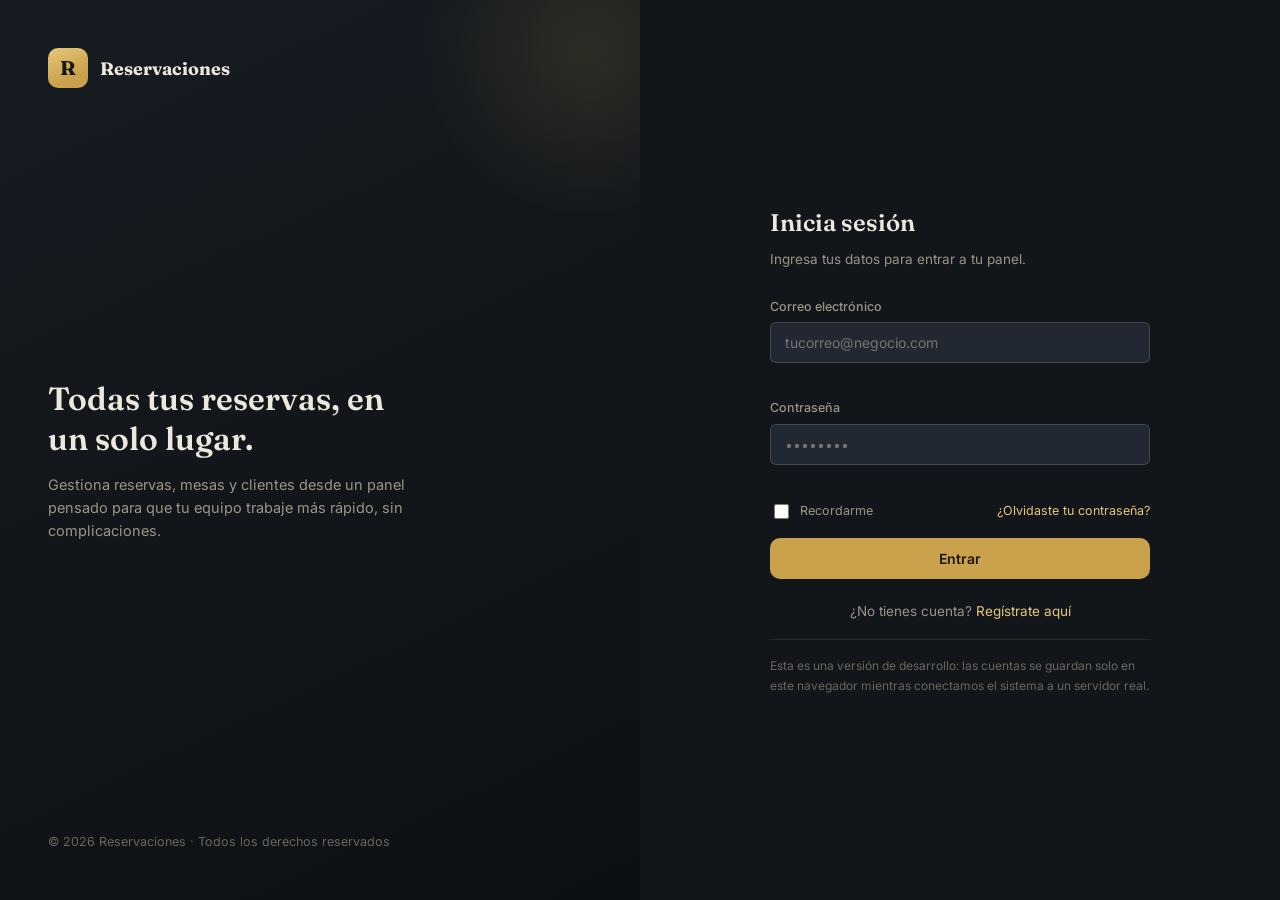
==== index.html @ 466c9a40 "Proyecto inicial: login, registro, recuperar contraseña" ====
<!DOCTYPE html>
<html lang="es">
<head>
<meta charset="UTF-8">
<meta name="viewport" content="width=device-width, initial-scale=1.0">
<title>Iniciar sesión · Reservaciones</title>
<link rel="icon" type="image/svg+xml" href="/favicon.svg">
<link rel="preconnect" href="https://fonts.googleapis.com">
<link rel="preconnect" href="https://fonts.gstatic.com" crossorigin>
<link href="https://fonts.googleapis.com/css2?family=Fraunces:opsz,wght@9..144,500;9..144,600;9..144,700&family=Inter:wght@400;500;600;700&display=swap" rel="stylesheet">
<link rel="stylesheet" href="/src/style.css">
</head>
<body>

<div class="auth-shell">

  <aside class="auth-brand">
    <div class="auth-brand-mark">
      <span class="mark">R</span>
      <strong>Reservaciones</strong>
    </div>
    <div class="auth-brand-copy">
      <h1>Todas tus reservas, en un solo lugar.</h1>
      <p>Gestiona reservas, mesas y clientes desde un panel pensado para que tu equipo trabaje más rápido, sin complicaciones.</p>
    </div>
    <p class="auth-brand-foot">© 2026 Reservaciones · Todos los derechos reservados</p>
  </aside>

  <main class="auth-form-panel">
    <div class="auth-card">
      <div class="auth-card-head">
        <h2>Inicia sesión</h2>
        <p>Ingresa tus datos para entrar a tu panel.</p>
      </div>

      <div class="banner banner-error" id="errorBanner" hidden></div>
      <div class="banner banner-success" id="successBanner" hidden></div>

      <form class="auth-form" id="loginForm" novalidate>
        <div class="field">
          <label for="email">Correo electrónico</label>
          <input type="email" id="email" name="email" required placeholder="tucorreo@negocio.com" autocomplete="email">
          <span class="field-error" id="emailError"></span>
        </div>
        <div class="field">
          <label for="password">Contraseña</label>
          <input type="password" id="password" name="password" required placeholder="••••••••" autocomplete="current-password">
          <span class="field-error" id="passwordError"></span>
        </div>

        <div class="field-row-between">
          <label class="checkbox-row">
            <input type="checkbox" id="remember">
            Recordarme
          </label>
          <a href="/recuperar.html">¿Olvidaste tu contraseña?</a>
        </div>

        <button type="submit" class="btn-primary" id="submitBtn">Entrar</button>
      </form>

      <p class="auth-alt">¿No tienes cuenta? <a href="/register.html">Regístrate aquí</a></p>

      <p class="divider-hint">
        Esta es una versión de desarrollo: las cuentas se guardan solo en este navegador
        mientras conectamos el sistema a un servidor real.
      </p>
    </div>
  </main>

</div>

<script type="module" src="/src/login.js"></script>
</body>
</html>
---- src/style.css ----
/* ============ TOKENS (mismo lenguaje visual del dashboard) ============ */
:root{
  --bg: #12161B;
  --bg-elevated: #1A2027;
  --bg-elevated-2: #212832;
  --border: rgba(237,232,221,0.09);
  --border-strong: rgba(237,232,221,0.16);

  --accent: #C9A24B;
  --accent-soft: #E4C778;
  --accent-wash: rgba(201,162,75,0.14);

  --text: #EDE8DD;
  --text-muted: #9C9585;
  --text-faint: #6B665C;

  --danger: #B8544A;
  --danger-wash: rgba(184,84,74,0.14);
  --success: #6E9B7C;
  --success-wash: rgba(110,155,124,0.14);

  --radius-sm: 6px;
  --radius-md: 10px;
  --radius-lg: 16px;

  --font-display: "Fraunces", Georgia, serif;
  --font-body: "Inter", -apple-system, sans-serif;
}

*{ box-sizing: border-box; }
html,body{ height:100%; margin:0; }
body{
  background: var(--bg);
  color: var(--text);
  font-family: var(--font-body);
  font-size: 15px;
  line-height: 1.5;
  -webkit-font-smoothing: antialiased;
}
h1,h2,h3{ font-family: var(--font-display); font-weight:600; margin:0; }
p{ margin:0; }
a{ color: var(--accent-soft); text-decoration: none; }
a:hover{ text-decoration: underline; }
button{ font-family: inherit; cursor:pointer; }
input{ font-family: inherit; }

:focus-visible{ outline: 2px solid var(--accent-soft); outline-offset: 2px; }

/* ============ LAYOUT DE AUTENTICACIÓN (panel dividido) ============ */
.auth-shell{
  min-height: 100vh;
  display:grid;
  grid-template-columns: 1fr 1fr;
}

.auth-brand{
  background: linear-gradient(155deg, #171C22, #0D1013);
  padding: 48px;
  display:flex;
  flex-direction:column;
  justify-content: space-between;
  position: relative;
  overflow:hidden;
}
.auth-brand::after{
  content:"";
  position:absolute; right:-120px; top:-120px;
  width:340px; height:340px; border-radius:50%;
  background: radial-gradient(circle, var(--accent-wash), transparent 70%);
}
.auth-brand-mark{
  display:flex; align-items:center; gap:12px;
}
.auth-brand-mark .mark{
  width:40px; height:40px; border-radius:10px;
  background: linear-gradient(155deg, var(--accent-soft), var(--accent) 70%);
  color:#1B160C; font-family: var(--font-display); font-weight:700; font-size:20px;
  display:flex; align-items:center; justify-content:center;
}
.auth-brand-mark strong{ font-family: var(--font-display); font-size:18px; }

.auth-brand-copy{ max-width: 380px; position:relative; }
.auth-brand-copy h1{ font-size: 32px; line-height:1.25; margin-bottom:14px; }
.auth-brand-copy p{ color: var(--text-muted); font-size:14.5px; line-height:1.6; }

.auth-brand-foot{ color: var(--text-faint); font-size:12.5px; position:relative; }

/* ============ PANEL DEL FORMULARIO ============ */
.auth-form-panel{
  display:flex; align-items:center; justify-content:center;
  padding: 40px 32px;
}
.auth-card{ width:100%; max-width: 380px; }
.auth-card-head{ margin-bottom: 28px; }
.auth-card-head h2{ font-size:24px; margin-bottom:8px; }
.auth-card-head p{ color: var(--text-muted); font-size:13.5px; }

.auth-form{ display:flex; flex-direction:column; gap:16px; }
.field{ display:flex; flex-direction:column; gap:6px; }
.field label{ font-size:12.5px; color: var(--text-muted); font-weight:500; }
.field input{
  background: var(--bg-elevated-2);
  border: 1px solid var(--border-strong);
  border-radius: var(--radius-sm);
  padding: 11px 14px;
  color: var(--text);
  font-size: 14px;
  outline:none;
  width: 100%;
  transition: border-color .15s ease;
}
.field input:focus{ border-color: var(--accent); }
.field input.invalid{ border-color: var(--danger); }
.field-error{ font-size:12px; color: var(--danger); min-height:14px; }

.field-row-between{ display:flex; align-items:center; justify-content:space-between; font-size:12.5px; }
.checkbox-row{ display:flex; align-items:center; gap:8px; color: var(--text-muted); }
.checkbox-row input{ width:15px; height:15px; accent-color: var(--accent); }

.btn-primary{
  background: var(--accent);
  color: #1B160C;
  border:none;
  padding: 12px 18px;
  border-radius: var(--radius-md);
  font-weight:600; font-size:14px;
  transition: background-color .15s ease, transform .1s ease, opacity .15s ease;
}
.btn-primary:hover{ background: var(--accent-soft); }
.btn-primary:active{ transform: scale(0.98); }
.btn-primary:disabled{ opacity:.6; cursor:not-allowed; transform:none; }

.auth-alt{ margin-top: 22px; text-align:center; font-size:13.5px; color: var(--text-muted); }

.banner{
  display:flex; align-items:center; gap:10px;
  padding: 11px 14px; border-radius: var(--radius-sm);
  font-size: 13px; margin-bottom: 18px;
}
.banner-error{ background: var(--danger-wash); color: #E4A79E; }
.banner-success{ background: var(--success-wash); color: #A9CBB4; }
.banner[hidden]{ display:none; }

.divider-hint{
  margin-top: 18px; padding-top:16px; border-top: 1px solid var(--border);
  font-size: 12px; color: var(--text-faint); line-height:1.6;
}

/* ============ PLACEHOLDER DEL DASHBOARD (temporal) ============ */
.placeholder-shell{
  min-height:100vh; display:flex; align-items:center; justify-content:center;
  text-align:center; padding: 40px;
}
.placeholder-shell h1{ font-size:26px; margin-bottom:10px; }
.placeholder-shell p{ color: var(--text-muted); margin-bottom:20px; }

/* ============ RESPONSIVE ============ */
@media (max-width: 860px){
  .auth-shell{ grid-template-columns: 1fr; }
  .auth-brand{ display:none; }
  .auth-form-panel{ padding: 60px 20px; }
}
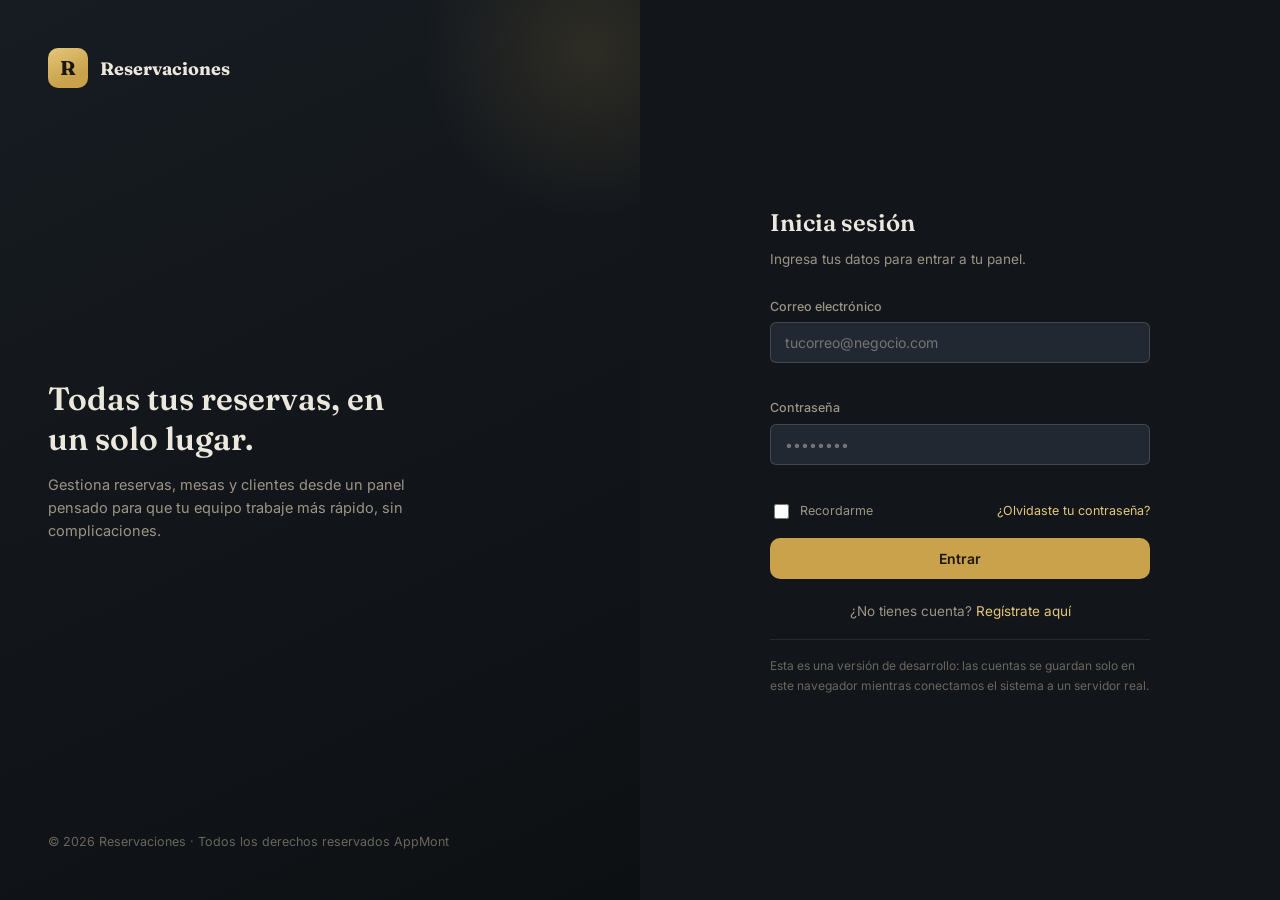
==== commit 4357a378: "Derechos Reservados" ====
--- a/index.html
+++ b/index.html
@@ -11,7 +11,7 @@
 <link rel="stylesheet" href="/src/style.css">
 </head>
 <body>
-
+<!-- prueba -->
 <div class="auth-shell">
 
   <aside class="auth-brand">
@@ -23,7 +23,7 @@
       <h1>Todas tus reservas, en un solo lugar.</h1>
       <p>Gestiona reservas, mesas y clientes desde un panel pensado para que tu equipo trabaje más rápido, sin complicaciones.</p>
     </div>
-    <p class="auth-brand-foot">© 2026 Reservaciones · Todos los derechos reservados</p>
+    <p class="auth-brand-foot">© 2026 Reservaciones · Todos los derechos reservados AppMont</p>
   </aside>
 
   <main class="auth-form-panel">
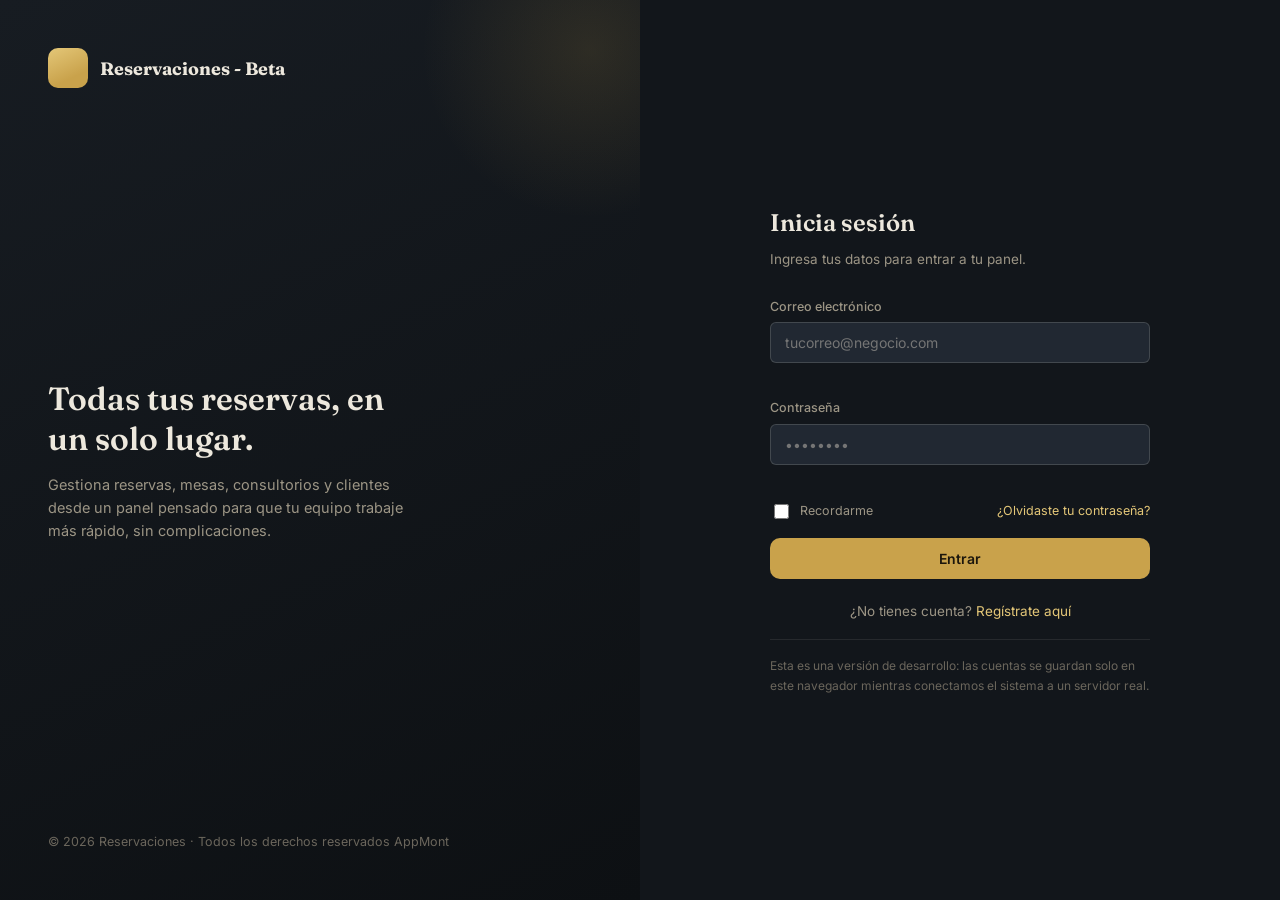
==== commit d004f985: "Version 1" ====
--- a/index.html
+++ b/index.html
@@ -4,11 +4,11 @@
 <meta charset="UTF-8">
 <meta name="viewport" content="width=device-width, initial-scale=1.0">
 <title>Iniciar sesión · Reservaciones</title>
-<link rel="icon" type="image/svg+xml" href="/favicon.svg">
+<link rel="icon" type="image/svg+xml" href="favicon.svg">
 <link rel="preconnect" href="https://fonts.googleapis.com">
 <link rel="preconnect" href="https://fonts.gstatic.com" crossorigin>
 <link href="https://fonts.googleapis.com/css2?family=Fraunces:opsz,wght@9..144,500;9..144,600;9..144,700&family=Inter:wght@400;500;600;700&display=swap" rel="stylesheet">
-<link rel="stylesheet" href="/src/style.css">
+<link rel="stylesheet" href="src/style.css">
 </head>
 <body>
 <!-- prueba -->
@@ -16,12 +16,12 @@
 
   <aside class="auth-brand">
     <div class="auth-brand-mark">
-      <span class="mark">R</span>
-      <strong>Reservaciones</strong>
+      <span class="mark"><img src="../../App Monte/Logo.jpeg" alt="" style="width: 100px;"></span>
+      <strong>Reservaciones - Beta</strong>
     </div>
     <div class="auth-brand-copy">
       <h1>Todas tus reservas, en un solo lugar.</h1>
-      <p>Gestiona reservas, mesas y clientes desde un panel pensado para que tu equipo trabaje más rápido, sin complicaciones.</p>
+      <p>Gestiona reservas, mesas, consultorios y clientes desde un panel pensado para que tu equipo trabaje más rápido, sin complicaciones.</p>
     </div>
     <p class="auth-brand-foot">© 2026 Reservaciones · Todos los derechos reservados AppMont</p>
   </aside>
@@ -53,13 +53,13 @@
             <input type="checkbox" id="remember">
             Recordarme
           </label>
-          <a href="/recuperar.html">¿Olvidaste tu contraseña?</a>
+          <a href="recuperar.html">¿Olvidaste tu contraseña?</a>
         </div>
 
         <button type="submit" class="btn-primary" id="submitBtn">Entrar</button>
       </form>
 
-      <p class="auth-alt">¿No tienes cuenta? <a href="/register.html">Regístrate aquí</a></p>
+      <p class="auth-alt">¿No tienes cuenta? <a href="register.html">Regístrate aquí</a></p>
 
       <p class="divider-hint">
         Esta es una versión de desarrollo: las cuentas se guardan solo en este navegador
@@ -70,6 +70,6 @@
 
 </div>
 
-<script type="module" src="/src/login.js"></script>
+<script type="module" src="src/login.js"></script>
 </body>
 </html>
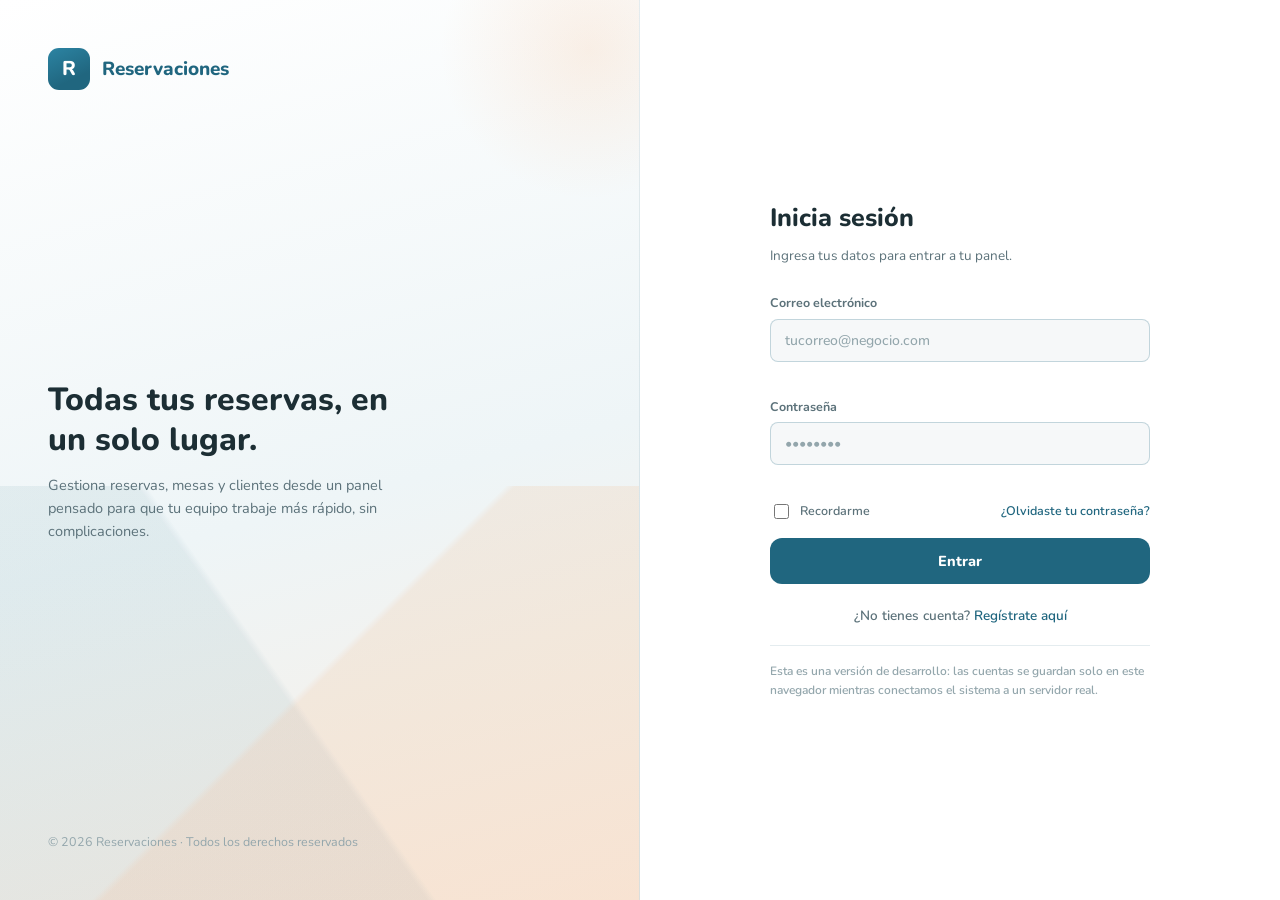
==== commit 6bbea3fd: "Cambio de colores y tipografia" ====
--- a/index.html
+++ b/index.html
@@ -7,23 +7,23 @@
 <link rel="icon" type="image/svg+xml" href="favicon.svg">
 <link rel="preconnect" href="https://fonts.googleapis.com">
 <link rel="preconnect" href="https://fonts.gstatic.com" crossorigin>
-<link href="https://fonts.googleapis.com/css2?family=Fraunces:opsz,wght@9..144,500;9..144,600;9..144,700&family=Inter:wght@400;500;600;700&display=swap" rel="stylesheet">
+<link href="https://fonts.googleapis.com/css2?family=Nunito:wght@400;500;600;700;800&display=swap" rel="stylesheet">
 <link rel="stylesheet" href="src/style.css">
 </head>
 <body>
-<!-- prueba -->
+
 <div class="auth-shell">
 
   <aside class="auth-brand">
     <div class="auth-brand-mark">
-      <span class="mark"><img src="../../App Monte/Logo.jpeg" alt="" style="width: 100px;"></span>
-      <strong>Reservaciones - Beta</strong>
+      <span class="mark">R</span>
+      <strong>Reservaciones</strong>
     </div>
     <div class="auth-brand-copy">
       <h1>Todas tus reservas, en un solo lugar.</h1>
-      <p>Gestiona reservas, mesas, consultorios y clientes desde un panel pensado para que tu equipo trabaje más rápido, sin complicaciones.</p>
+      <p>Gestiona reservas, mesas y clientes desde un panel pensado para que tu equipo trabaje más rápido, sin complicaciones.</p>
     </div>
-    <p class="auth-brand-foot">© 2026 Reservaciones · Todos los derechos reservados AppMont</p>
+    <p class="auth-brand-foot">© 2026 Reservaciones · Todos los derechos reservados</p>
   </aside>
 
   <main class="auth-form-panel">
@@ -53,13 +53,13 @@
             <input type="checkbox" id="remember">
             Recordarme
           </label>
-          <a href="recuperar.html">¿Olvidaste tu contraseña?</a>
+          <a href="/recuperar.html">¿Olvidaste tu contraseña?</a>
         </div>
 
         <button type="submit" class="btn-primary" id="submitBtn">Entrar</button>
       </form>
 
-      <p class="auth-alt">¿No tienes cuenta? <a href="register.html">Regístrate aquí</a></p>
+      <p class="auth-alt">¿No tienes cuenta? <a href="/register.html">Regístrate aquí</a></p>
 
       <p class="divider-hint">
         Esta es una versión de desarrollo: las cuentas se guardan solo en este navegador
--- a/src/style.css
+++ b/src/style.css
@@ -1,30 +1,35 @@
-/* ============ TOKENS (mismo lenguaje visual del dashboard) ============ */
+/* ============ TOKENS — paleta de marca (extraída del logo) ============ */
 :root{
-  --bg: #12161B;
-  --bg-elevated: #1A2027;
-  --bg-elevated-2: #212832;
-  --border: rgba(237,232,221,0.09);
-  --border-strong: rgba(237,232,221,0.16);
+  --bg: #FFFFFF;
+  --bg-elevated: #F6F8F9;
+  --bg-elevated-2: #ECF1F3;
+  --border: rgba(32,102,127,0.12);
+  --border-strong: rgba(32,102,127,0.24);
 
-  --accent: #C9A24B;
-  --accent-soft: #E4C778;
-  --accent-wash: rgba(201,162,75,0.14);
+  /* Teal del logo: color primario — texto fuerte, botones, links */
+  --accent: #20667F;
+  --accent-soft: #2C84A3;
+  --accent-wash: rgba(32,102,127,0.08);
 
-  --text: #EDE8DD;
-  --text-muted: #9C9585;
-  --text-faint: #6B665C;
+  /* Naranja del logo: acento secundario — detalles, hover, decorativo */
+  --accent-2: #F6B480;
+  --accent-2-wash: rgba(246,180,128,0.18);
 
-  --danger: #B8544A;
-  --danger-wash: rgba(184,84,74,0.14);
-  --success: #6E9B7C;
-  --success-wash: rgba(110,155,124,0.14);
+  --text: #1C2E34;
+  --text-muted: #5C727A;
+  --text-faint: #93A6AC;
 
-  --radius-sm: 6px;
-  --radius-md: 10px;
-  --radius-lg: 16px;
+  --danger: #C1483D;
+  --danger-wash: #FBEAE8;
+  --success: #3F8F6E;
+  --success-wash: #E8F5EF;
 
-  --font-display: "Fraunces", Georgia, serif;
-  --font-body: "Inter", -apple-system, sans-serif;
+  --radius-sm: 8px;
+  --radius-md: 12px;
+  --radius-lg: 18px;
+
+  --font-display: "Nunito", -apple-system, sans-serif;
+  --font-body: "Nunito", -apple-system, sans-serif;
 }
 
 *{ box-sizing: border-box; }
@@ -37,14 +42,14 @@
   line-height: 1.5;
   -webkit-font-smoothing: antialiased;
 }
-h1,h2,h3{ font-family: var(--font-display); font-weight:600; margin:0; }
+h1,h2,h3{ font-family: var(--font-display); font-weight:800; margin:0; }
 p{ margin:0; }
-a{ color: var(--accent-soft); text-decoration: none; }
-a:hover{ text-decoration: underline; }
+a{ color: var(--accent); font-weight:600; text-decoration: none; }
+a:hover{ color: var(--accent-soft); text-decoration: underline; }
 button{ font-family: inherit; cursor:pointer; }
 input{ font-family: inherit; }
 
-:focus-visible{ outline: 2px solid var(--accent-soft); outline-offset: 2px; }
+:focus-visible{ outline: 2px solid var(--accent-2); outline-offset: 2px; }
 
 /* ============ LAYOUT DE AUTENTICACIÓN (panel dividido) ============ */
 .auth-shell{
@@ -54,96 +59,113 @@
 }
 
 .auth-brand{
-  background: linear-gradient(155deg, #171C22, #0D1013);
+  background: linear-gradient(165deg, #FFFFFF 0%, #EEF5F7 55%, #F8EDE3 100%);
   padding: 48px;
   display:flex;
   flex-direction:column;
   justify-content: space-between;
   position: relative;
   overflow:hidden;
+  border-right: 1px solid var(--border);
+}
+
+/* Silueta de montañas decorativa, en el espíritu del logo (teal + naranja cruzados) */
+.auth-brand::before{
+  content:"";
+  position:absolute; left:0; right:0; bottom:0; height:46%;
+  background:
+    linear-gradient(135deg, transparent 48%, var(--accent-2-wash) 49%, var(--accent-2-wash) 100%),
+    linear-gradient(55deg, var(--accent-wash) 0%, var(--accent-wash) 46%, transparent 47%);
+  opacity: .9;
 }
 .auth-brand::after{
   content:"";
-  position:absolute; right:-120px; top:-120px;
-  width:340px; height:340px; border-radius:50%;
-  background: radial-gradient(circle, var(--accent-wash), transparent 70%);
+  position:absolute; right:-100px; top:-100px;
+  width:300px; height:300px; border-radius:50%;
+  background: radial-gradient(circle, var(--accent-2-wash), transparent 70%);
 }
+
 .auth-brand-mark{
   display:flex; align-items:center; gap:12px;
+  position:relative; z-index:1;
 }
 .auth-brand-mark .mark{
-  width:40px; height:40px; border-radius:10px;
+  width:42px; height:42px; border-radius:11px;
   background: linear-gradient(155deg, var(--accent-soft), var(--accent) 70%);
-  color:#1B160C; font-family: var(--font-display); font-weight:700; font-size:20px;
+  color:#FFFFFF; font-family: var(--font-display); font-weight:800; font-size:20px;
   display:flex; align-items:center; justify-content:center;
 }
-.auth-brand-mark strong{ font-family: var(--font-display); font-size:18px; }
+.auth-brand-mark strong{ font-family: var(--font-display); font-size:19px; font-weight:800; color: var(--accent); }
 
-.auth-brand-copy{ max-width: 380px; position:relative; }
-.auth-brand-copy h1{ font-size: 32px; line-height:1.25; margin-bottom:14px; }
+.auth-brand-copy{ max-width: 380px; position:relative; z-index:1; }
+.auth-brand-copy h1{ font-size: 32px; line-height:1.25; margin-bottom:14px; color: var(--text); }
 .auth-brand-copy p{ color: var(--text-muted); font-size:14.5px; line-height:1.6; }
 
-.auth-brand-foot{ color: var(--text-faint); font-size:12.5px; position:relative; }
+.auth-brand-foot{ color: var(--text-faint); font-size:12.5px; position:relative; z-index:1; }
 
 /* ============ PANEL DEL FORMULARIO ============ */
 .auth-form-panel{
   display:flex; align-items:center; justify-content:center;
   padding: 40px 32px;
+  background: var(--bg);
 }
 .auth-card{ width:100%; max-width: 380px; }
 .auth-card-head{ margin-bottom: 28px; }
-.auth-card-head h2{ font-size:24px; margin-bottom:8px; }
+.auth-card-head h2{ font-size:25px; margin-bottom:8px; color: var(--text); }
 .auth-card-head p{ color: var(--text-muted); font-size:13.5px; }
 
 .auth-form{ display:flex; flex-direction:column; gap:16px; }
 .field{ display:flex; flex-direction:column; gap:6px; }
-.field label{ font-size:12.5px; color: var(--text-muted); font-weight:500; }
+.field label{ font-size:12.5px; color: var(--text-muted); font-weight:700; }
 .field input{
-  background: var(--bg-elevated-2);
-  border: 1px solid var(--border-strong);
+  background: var(--bg-elevated);
+  border: 1.5px solid var(--border-strong);
   border-radius: var(--radius-sm);
   padding: 11px 14px;
   color: var(--text);
   font-size: 14px;
+  font-weight:600;
   outline:none;
   width: 100%;
-  transition: border-color .15s ease;
+  transition: border-color .15s ease, background-color .15s ease;
 }
-.field input:focus{ border-color: var(--accent); }
+.field input::placeholder{ color: var(--text-faint); font-weight:500; }
+.field input:focus{ border-color: var(--accent); background: var(--bg); }
 .field input.invalid{ border-color: var(--danger); }
-.field-error{ font-size:12px; color: var(--danger); min-height:14px; }
+.field-error{ font-size:12px; color: var(--danger); min-height:14px; font-weight:600; }
 
 .field-row-between{ display:flex; align-items:center; justify-content:space-between; font-size:12.5px; }
-.checkbox-row{ display:flex; align-items:center; gap:8px; color: var(--text-muted); }
+.checkbox-row{ display:flex; align-items:center; gap:8px; color: var(--text-muted); font-weight:600; }
 .checkbox-row input{ width:15px; height:15px; accent-color: var(--accent); }
 
 .btn-primary{
   background: var(--accent);
-  color: #1B160C;
+  color: #FFFFFF;
   border:none;
-  padding: 12px 18px;
+  padding: 13px 18px;
   border-radius: var(--radius-md);
-  font-weight:600; font-size:14px;
+  font-weight:800; font-size:14.5px;
   transition: background-color .15s ease, transform .1s ease, opacity .15s ease;
 }
 .btn-primary:hover{ background: var(--accent-soft); }
 .btn-primary:active{ transform: scale(0.98); }
 .btn-primary:disabled{ opacity:.6; cursor:not-allowed; transform:none; }
 
-.auth-alt{ margin-top: 22px; text-align:center; font-size:13.5px; color: var(--text-muted); }
+.auth-alt{ margin-top: 22px; text-align:center; font-size:13.5px; color: var(--text-muted); font-weight:600; }
 
 .banner{
   display:flex; align-items:center; gap:10px;
   padding: 11px 14px; border-radius: var(--radius-sm);
-  font-size: 13px; margin-bottom: 18px;
+  font-size: 13px; font-weight:700; margin-bottom: 18px;
+  border: 1px solid transparent;
 }
-.banner-error{ background: var(--danger-wash); color: #E4A79E; }
-.banner-success{ background: var(--success-wash); color: #A9CBB4; }
+.banner-error{ background: var(--danger-wash); color: var(--danger); border-color: rgba(193,72,61,0.18); }
+.banner-success{ background: var(--success-wash); color: var(--success); border-color: rgba(63,143,110,0.18); }
 .banner[hidden]{ display:none; }
 
 .divider-hint{
   margin-top: 18px; padding-top:16px; border-top: 1px solid var(--border);
-  font-size: 12px; color: var(--text-faint); line-height:1.6;
+  font-size: 12px; color: var(--text-faint); line-height:1.6; font-weight:600;
 }
 
 /* ============ PLACEHOLDER DEL DASHBOARD (temporal) ============ */
@@ -151,8 +173,8 @@
   min-height:100vh; display:flex; align-items:center; justify-content:center;
   text-align:center; padding: 40px;
 }
-.placeholder-shell h1{ font-size:26px; margin-bottom:10px; }
-.placeholder-shell p{ color: var(--text-muted); margin-bottom:20px; }
+.placeholder-shell h1{ font-size:27px; margin-bottom:10px; color: var(--text); }
+.placeholder-shell p{ color: var(--text-muted); margin-bottom:20px; max-width:420px; }
 
 /* ============ RESPONSIVE ============ */
 @media (max-width: 860px){
